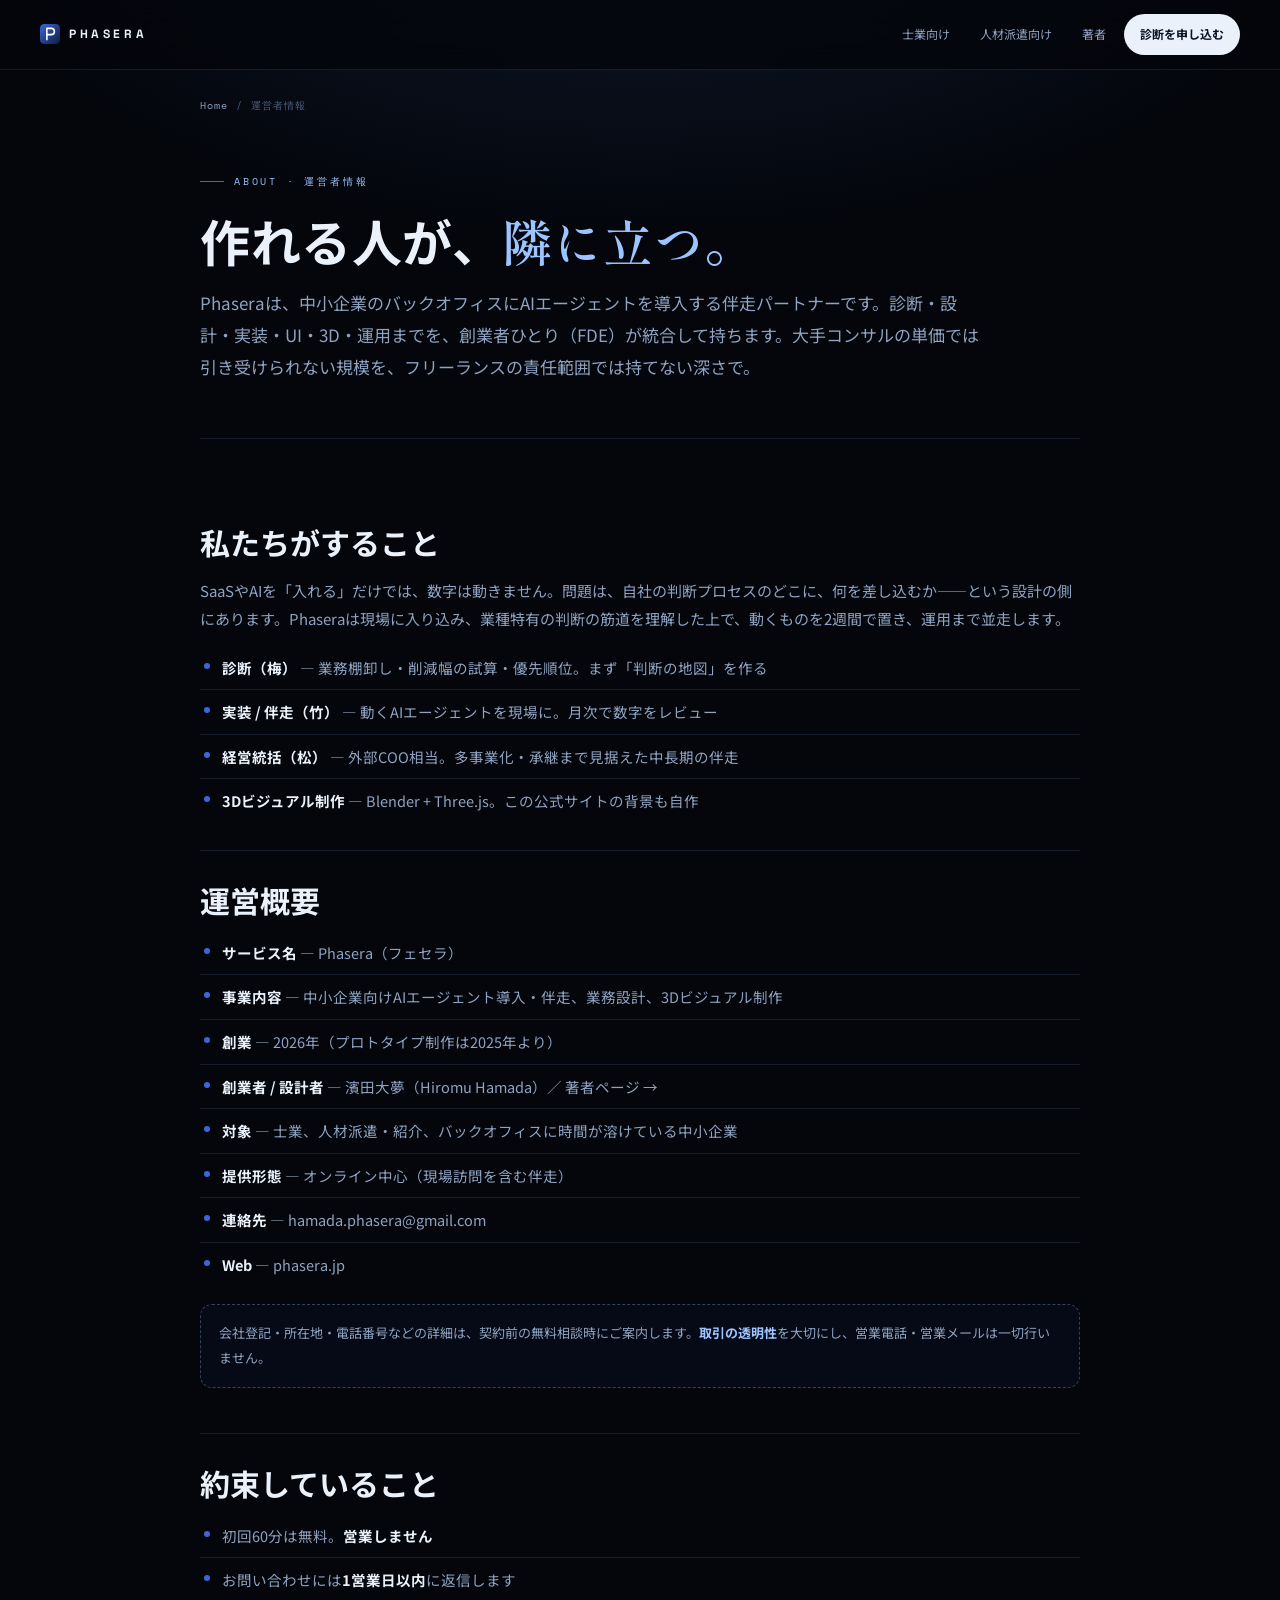
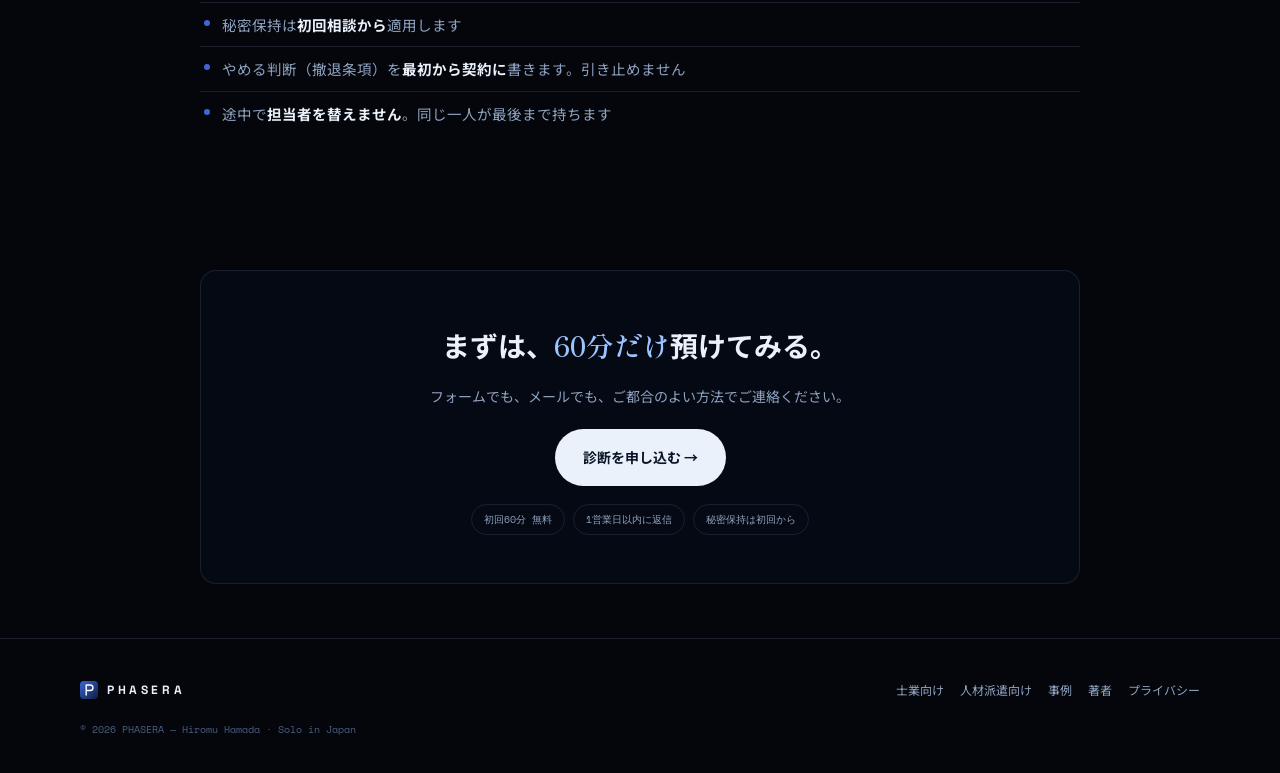
==== about/index.html @ c744104b "Content & SEO: FDE posture, 松竹梅 ladder, real pages, structured data LP (index.html): - Hero hook「作業で" ====
<!DOCTYPE html>
<html lang="ja">
<head>
<meta charset="UTF-8">
<meta name="viewport" content="width=device-width, initial-scale=1.0">
<title>運営者情報 — Phasera（中小企業のAIエージェント導入）</title>
<meta name="description" content="Phaseraの運営者情報。中小企業のバックオフィスにAIエージェントを導入する伴走パートナー。設計・実装・UI・3D・運用までを、創業者・濱田大夢がソロで一気通貫します。">
<meta name="author" content="Hiromu Hamada">
<meta name="theme-color" content="#04060c">
<link rel="canonical" href="https://phasera.jp/about/">
<link rel="icon" type="image/svg+xml" href="/assets/favicon.svg">
<meta property="og:type" content="website">
<meta property="og:site_name" content="Phasera">
<meta property="og:title" content="運営者情報 — Phasera">
<meta property="og:description" content="中小企業のバックオフィスにAIエージェントを導入する伴走パートナー。設計から運用までソロで一気通貫。">
<meta property="og:url" content="https://phasera.jp/about/">
<meta property="og:image" content="https://phasera.jp/assets/og-cover.png">
<meta property="og:locale" content="ja_JP">
<link rel="preconnect" href="https://fonts.googleapis.com">
<link rel="preconnect" href="https://fonts.gstatic.com" crossorigin>
<link rel="stylesheet" href="https://fonts.googleapis.com/css2?family=Space+Grotesk:wght@500;700&family=Space+Mono&family=Noto+Sans+JP:wght@400;500;700&family=Shippori+Mincho:wght@600&display=swap">
<link rel="stylesheet" href="/at/page.css">
<script type="application/ld+json">
{
  "@context": "https://schema.org",
  "@graph": [
    { "@type": "BreadcrumbList", "itemListElement": [
      { "@type": "ListItem", "position": 1, "name": "Phasera", "item": "https://phasera.jp/" },
      { "@type": "ListItem", "position": 2, "name": "運営者情報", "item": "https://phasera.jp/about/" }
    ]},
    { "@type": "AboutPage", "name": "運営者情報 — Phasera", "url": "https://phasera.jp/about/",
      "mainEntity": { "@type": "Organization", "name": "Phasera", "url": "https://phasera.jp/", "logo": "https://phasera.jp/assets/favicon.svg",
        "description": "中小企業のバックオフィスにAIエージェントを導入する伴走パートナー。",
        "founder": { "@type": "Person", "name": "濱田大夢", "alternateName": "Hiromu Hamada" }, "areaServed": "JP",
        "email": "hamada.phasera@gmail.com" } }
  ]
}
</script>
</head>
<body>

<header class="pbar">
  <a class="brand" href="/"><img src="/assets/favicon.svg" alt="Phasera"><b>PHASERA</b></a>
  <nav>
    <a href="/for/shigyo/">士業向け</a>
    <a href="/for/jinzai-haken/">人材派遣向け</a>
    <a href="/author/hamada/">著者</a>
    <a class="cta" href="/#call">診断を申し込む</a>
  </nav>
</header>

<div class="wrap">
  <div class="crumb"><a href="/">Home</a><span>/</span>運営者情報</div>
</div>

<main class="wrap">
  <section class="phero">
    <div class="eyebrow">About · 運営者情報</div>
    <h1>作れる人が、<em>隣に立つ。</em></h1>
    <p class="lede">Phaseraは、中小企業のバックオフィスにAIエージェントを導入する伴走パートナーです。診断・設計・実装・UI・3D・運用までを、創業者ひとり（FDE）が統合して持ちます。大手コンサルの単価では引き受けられない規模を、フリーランスの責任範囲では持てない深さで。</p>
  </section>

  <div class="prose">
    <section>
      <h2>私たちがすること</h2>
      <p>SaaSやAIを「入れる」だけでは、数字は動きません。問題は、自社の判断プロセスのどこに、何を差し込むか——という設計の側にあります。Phaseraは現場に入り込み、業種特有の判断の筋道を理解した上で、動くものを2週間で置き、運用まで並走します。</p>
      <ul class="bullets">
        <li><b>診断（梅）</b> — 業務棚卸し・削減幅の試算・優先順位。まず「判断の地図」を作る</li>
        <li><b>実装 / 伴走（竹）</b> — 動くAIエージェントを現場に。月次で数字をレビュー</li>
        <li><b>経営統括（松）</b> — 外部COO相当。多事業化・承継まで見据えた中長期の伴走</li>
        <li><b>3Dビジュアル制作</b> — Blender + Three.js。この公式サイトの背景も自作</li>
      </ul>
    </section>

    <section>
      <h2>運営概要</h2>
      <ul class="bullets">
        <li><b>サービス名</b> — Phasera（フェセラ）</li>
        <li><b>事業内容</b> — 中小企業向けAIエージェント導入・伴走、業務設計、3Dビジュアル制作</li>
        <li><b>創業</b> — 2026年（プロトタイプ制作は2025年より）</li>
        <li><b>創業者 / 設計者</b> — 濱田大夢（Hiromu Hamada）／ <a href="/author/hamada/">著者ページ →</a></li>
        <li><b>対象</b> — 士業、人材派遣・紹介、バックオフィスに時間が溶けている中小企業</li>
        <li><b>提供形態</b> — オンライン中心（現場訪問を含む伴走）</li>
        <li><b>連絡先</b> — <a href="mailto:hamada.phasera@gmail.com">hamada.phasera@gmail.com</a></li>
        <li><b>Web</b> — <a href="https://phasera.jp">phasera.jp</a></li>
      </ul>
      <div class="callout">会社登記・所在地・電話番号などの詳細は、契約前の無料相談時にご案内します。<b>取引の透明性</b>を大切にし、営業電話・営業メールは一切行いません。</div>
    </section>

    <section>
      <h2>約束していること</h2>
      <ul class="bullets">
        <li>初回60分は無料。<b>営業しません</b></li>
        <li>お問い合わせには<b>1営業日以内</b>に返信します</li>
        <li>秘密保持は<b>初回相談から</b>適用します</li>
        <li>やめる判断（撤退条項）を<b>最初から契約に</b>書きます。引き止めません</li>
        <li>途中で<b>担当者を替えません</b>。同じ一人が最後まで持ちます</li>
      </ul>
    </section>
  </div>

  <div class="cta-band">
    <h2>まずは、<em>60分だけ</em>預けてみる。</h2>
    <p>フォームでも、メールでも、ご都合のよい方法でご連絡ください。</p>
    <a class="btn" href="/#call">診断を申し込む →</a>
    <div class="re"><span>初回60分 無料</span><span>1営業日以内に返信</span><span>秘密保持は初回から</span></div>
  </div>
</main>

<footer class="pfoot">
  <div class="wrap-wide">
    <div class="row">
      <a class="fb" href="/"><img src="/assets/favicon.svg" alt=""><b>PHASERA</b></a>
      <div class="links">
        <a href="/for/shigyo/">士業向け</a>
        <a href="/for/jinzai-haken/">人材派遣向け</a>
        <a href="/cases/">事例</a>
        <a href="/author/hamada/">著者</a>
        <a href="/privacy/">プライバシー</a>
      </div>
    </div>
    <div class="cprt">© 2026 PHASERA — Hiromu Hamada · Solo in Japan</div>
  </div>
</footer>

</body>
</html>
---- at/page.css ----
/* ============================================================
   Phasera — content pages (text-first, SEO-oriented, no WebGL)
   shares the dark editorial tokens of at.css
   ============================================================ */
:root {
  --bg: #04060c;
  --bg-2: #0b1e3f;
  --ink: #eaf1fb;
  --dim: #8fa3c0;
  --dim-2: #4c5f80;
  --accent: #6fa8ff;
  --accent-2: #3c66d9;
  --accent-3: #9cc4ff;
  --line: rgba(140, 170, 220, 0.14);
  --pill-bg: rgba(10, 18, 34, 0.66);
  --pill-line: rgba(150, 180, 230, 0.16);
  --font-en: 'Space Grotesk', 'Inter', -apple-system, 'Helvetica Neue', sans-serif;
  --font-jp: 'Noto Sans JP', 'Hiragino Kaku Gothic ProN', 'Yu Gothic', sans-serif;
  --font-mono: 'Space Mono', ui-monospace, 'SF Mono', Menlo, monospace;
  --serif: 'Shippori Mincho', 'Hiragino Mincho ProN', serif;
}
* { margin: 0; padding: 0; box-sizing: border-box; }
html { scroll-behavior: smooth; }
body {
  background: var(--bg); color: var(--ink);
  font-family: var(--font-jp); line-height: 1.9;
  -webkit-font-smoothing: antialiased;
  background-image: radial-gradient(ellipse 90% 60% at 50% -10%, rgba(30, 51, 88, 0.4), transparent 60%);
  background-attachment: fixed;
}
a { color: inherit; text-decoration: none; }
ul, ol { list-style: none; }
img { max-width: 100%; display: block; }
::selection { background: rgba(111, 168, 255, 0.35); color: #fff; }
.wrap { width: min(880px, 90vw); margin: 0 auto; }
.wrap-wide { width: min(1120px, 92vw); margin: 0 auto; }
em { font-style: normal; color: var(--accent-3); }
strong { color: var(--ink); }

/* ---- top bar ---- */
.pbar {
  position: sticky; top: 0; z-index: 50;
  display: flex; align-items: center; justify-content: space-between;
  padding: 14px clamp(16px, 4vw, 40px);
  background: rgba(4, 6, 12, 0.8); backdrop-filter: blur(14px);
  border-bottom: 1px solid var(--line);
}
.pbar .brand { display: flex; align-items: center; gap: 9px; }
.pbar .brand img { width: 20px; height: 20px; }
.pbar .brand b { font-family: var(--font-en); font-weight: 700; font-size: 12px; letter-spacing: 0.3em; }
.pbar nav { display: flex; align-items: center; gap: 6px; }
.pbar nav a { font-size: 12px; color: var(--dim); padding: 8px 12px; border-radius: 999px; transition: color .2s, background .2s; }
.pbar nav a:hover { color: var(--ink); background: rgba(140, 175, 235, 0.09); }
.pbar .cta { background: var(--ink); color: #0a1526; font-weight: 700; font-size: 12px; padding: 9px 16px; border-radius: 999px; }
.pbar .cta:hover { background: var(--accent-3); }
@media (max-width: 640px) { .pbar nav a:not(.cta) { display: none; } }

/* ---- breadcrumb ---- */
.crumb { font-family: var(--font-mono); font-size: 10px; letter-spacing: 0.1em; color: var(--dim-2); padding: 26px 0 0; }
.crumb a { color: var(--dim); }
.crumb a:hover { color: var(--accent-3); }
.crumb span { margin: 0 8px; }

/* ---- page hero ---- */
.phero { padding: 5vh 0 6vh; border-bottom: 1px solid var(--line); }
.eyebrow { display: inline-flex; align-items: center; gap: 10px; font-family: var(--font-mono);
  font-size: 10px; letter-spacing: 0.28em; text-transform: uppercase; color: var(--accent-3); }
.eyebrow::before { content: ''; width: 24px; height: 1px; background: var(--accent-2); }
.phero h1 { font-size: clamp(28px, 5vw, 50px); font-weight: 700; line-height: 1.32; letter-spacing: 0.01em; margin: 16px 0 14px; }
.phero h1 em { font-family: var(--serif); font-weight: 600; }
.phero .lede { color: var(--dim); font-size: clamp(15px, 1.8vw, 17px); max-width: 46em; }
.phero .meta { display: flex; flex-wrap: wrap; gap: 8px; margin-top: 22px; }
.phero .meta span { font-family: var(--font-mono); font-size: 10px; letter-spacing: 0.08em; color: var(--dim);
  border: 1px solid var(--line); border-radius: 999px; padding: 6px 13px; }
.phero .meta .accent { color: var(--accent-3); border-color: rgba(156, 196, 255, 0.35); }

/* ---- prose ---- */
.prose { padding: 6vh 0; }
.prose section { padding: 3vh 0; border-top: 1px solid var(--line); }
.prose section:first-child { border-top: none; }
.prose h2 { font-size: clamp(21px, 2.6vw, 30px); font-weight: 700; line-height: 1.5; margin-bottom: 8px; }
.prose h2 em { font-family: var(--serif); font-weight: 600; }
.prose h3 { font-size: 17px; font-weight: 700; margin: 22px 0 8px; }
.prose p { color: var(--dim); font-size: 15px; margin: 12px 0; }
.prose p strong { color: var(--ink); }
.prose .lead { font-size: 16px; color: var(--ink); }
.prose ul.bullets li { position: relative; padding: 8px 0 8px 22px; color: var(--dim); font-size: 14.5px; border-top: 1px solid var(--line); }
.prose ul.bullets li:first-child { border-top: none; }
.prose ul.bullets li::before { content: ''; position: absolute; left: 4px; top: 17px; width: 6px; height: 6px; border-radius: 50%; background: var(--accent-2); }
.prose ul.bullets li b { color: var(--ink); }

/* usecase cards */
.uc-grid { display: grid; grid-template-columns: 1fr 1fr; gap: 16px; margin: 22px 0; }
.uc { border: 1px solid var(--line); border-radius: 12px; padding: 22px; background: rgba(7, 12, 24, 0.6); }
.uc h4 { font-size: 15px; font-weight: 700; margin-bottom: 6px; }
.uc p { font-size: 13px; color: var(--dim); margin: 6px 0 10px; }
.uc .tools { display: flex; flex-wrap: wrap; gap: 6px; }
.uc .tools span { font-family: var(--font-mono); font-size: 9px; letter-spacing: 0.06em; color: var(--accent-3);
  border: 1px solid rgba(156, 196, 255, 0.25); border-radius: 999px; padding: 3px 9px; }
.uc .out { font-family: var(--font-mono); font-size: 10px; color: var(--dim-2); margin-top: 8px; }
@media (max-width: 700px) { .uc-grid { grid-template-columns: 1fr; } }

/* price ladder mini */
.ladder { display: grid; grid-template-columns: repeat(3, 1fr); gap: 14px; margin: 20px 0; }
.ladder .tier { border: 1px solid var(--line); border-radius: 12px; padding: 20px; background: rgba(7, 12, 24, 0.6); }
.ladder .tier .t { font-family: var(--font-mono); font-size: 10px; letter-spacing: 0.14em; color: var(--accent-2); }
.ladder .tier h4 { font-size: 15px; margin: 6px 0; }
.ladder .tier .price { font-family: var(--font-en); font-weight: 700; font-size: 18px; color: var(--accent-3); }
.ladder .tier p { font-size: 12px; color: var(--dim); margin-top: 6px; }
@media (max-width: 700px) { .ladder { grid-template-columns: 1fr; } }

/* case list */
.case-list { display: grid; gap: 1px; background: var(--line); border: 1px solid var(--line); border-radius: 12px; overflow: hidden; margin: 24px 0; }
.case-list a, .case-list .ph { display: grid; grid-template-columns: 120px 1fr auto; gap: 18px; align-items: baseline;
  padding: 20px 22px; background: rgba(7, 12, 24, 0.66); transition: background .2s; }
.case-list a:hover { background: rgba(12, 22, 44, 0.8); }
.case-list .c-tag { font-family: var(--font-mono); font-size: 10px; letter-spacing: 0.1em; color: var(--accent-2); }
.case-list .c-ttl { font-size: 15px; color: var(--ink); }
.case-list .c-ttl small { display: block; color: var(--dim); font-size: 12px; margin-top: 3px; }
.case-list .arr { color: var(--accent-2); }
.case-list .ph .c-ttl { color: var(--dim); }

/* portrait / profile */
.profile { display: grid; grid-template-columns: 260px 1fr; gap: 34px; align-items: start; margin: 24px 0; }
.profile .photo-ph { aspect-ratio: 4/5; border-radius: 14px; border: 1px solid var(--line);
  display: grid; place-items: center; text-align: center; padding: 16px;
  background: linear-gradient(160deg, #0a1730, #060c1a); color: var(--dim-2);
  font-family: var(--font-mono); font-size: 10px; letter-spacing: 0.2em; }
@media (max-width: 680px) { .profile { grid-template-columns: 1fr; } .profile .photo-ph { max-width: 220px; } }

/* callout / todo */
.callout { border: 1px dashed rgba(156, 196, 255, 0.3); border-radius: 12px; padding: 16px 18px; margin: 18px 0;
  font-size: 13px; color: var(--dim); background: rgba(60, 102, 217, 0.05); }
.callout b { color: var(--accent-3); }

/* CTA band */
.cta-band { margin: 6vh 0; padding: clamp(28px, 4vw, 48px); border: 1px solid var(--line); border-radius: 16px;
  background: rgba(7, 12, 24, 0.7); text-align: center; }
.cta-band h2 { font-size: clamp(20px, 3vw, 28px); font-weight: 700; }
.cta-band h2 em { font-family: var(--serif); font-weight: 600; }
.cta-band p { color: var(--dim); font-size: 14px; margin: 10px 0 20px; }
.cta-band .btn { display: inline-flex; align-items: center; gap: 10px; background: var(--ink); color: #0a1526;
  font-weight: 700; font-size: 14px; padding: 15px 28px; border-radius: 999px; transition: background .2s, transform .2s; }
.cta-band .btn:hover { background: var(--accent-3); transform: scale(1.02); }
.cta-band .re { display: flex; flex-wrap: wrap; justify-content: center; gap: 8px; margin-top: 18px; }
.cta-band .re span { font-family: var(--font-mono); font-size: 10px; color: var(--dim); border: 1px solid var(--line); border-radius: 999px; padding: 5px 12px; }

/* footer */
.pfoot { border-top: 1px solid var(--line); padding: 40px 0 34px; margin-top: 4vh; }
.pfoot .row { display: flex; flex-wrap: wrap; justify-content: space-between; gap: 16px; align-items: center; }
.pfoot .fb { display: flex; align-items: center; gap: 9px; }
.pfoot .fb img { width: 18px; }
.pfoot .fb b { font-family: var(--font-en); letter-spacing: 0.3em; font-size: 12px; }
.pfoot .links { display: flex; flex-wrap: wrap; gap: 16px; font-size: 12px; color: var(--dim); }
.pfoot .links a:hover { color: var(--accent-3); }
.pfoot .cprt { font-family: var(--font-mono); font-size: 10px; color: var(--dim-2); margin-top: 18px; }

@media (prefers-reduced-motion: reduce) { html { scroll-behavior: auto; } }
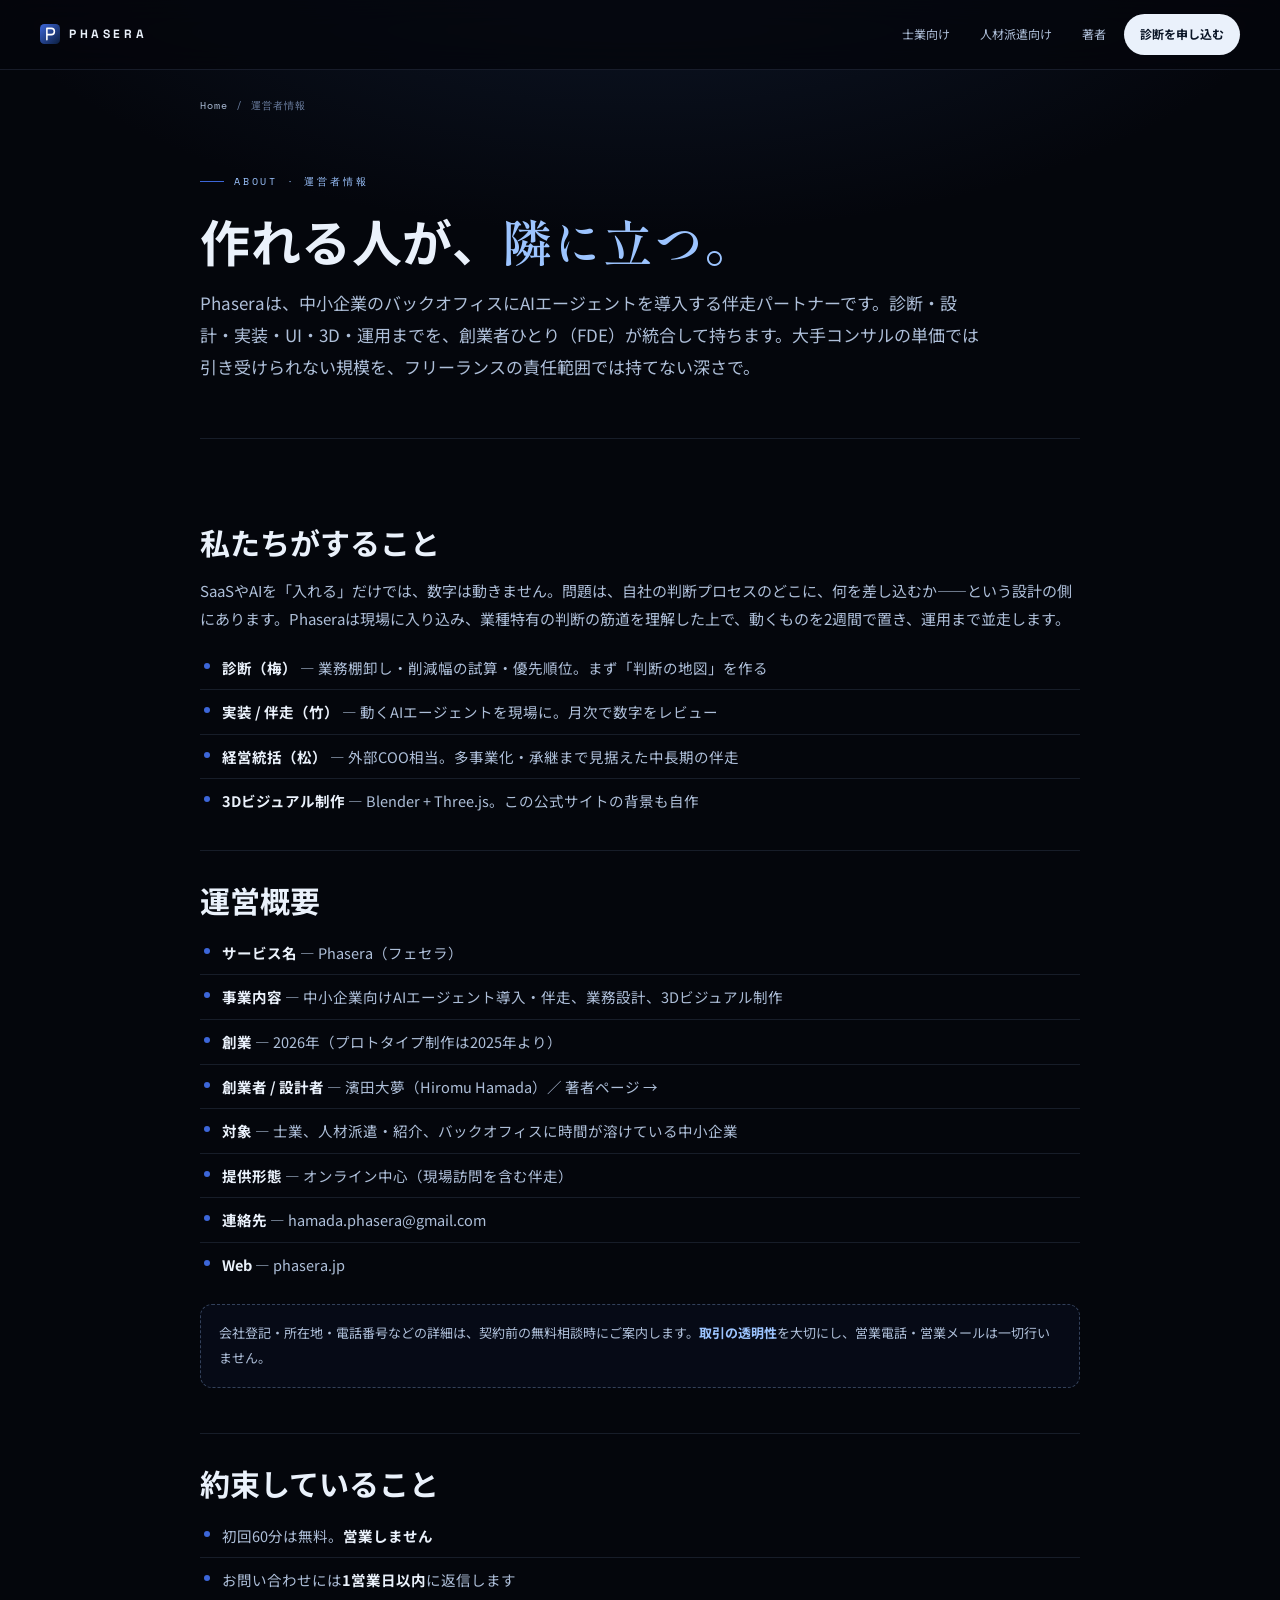
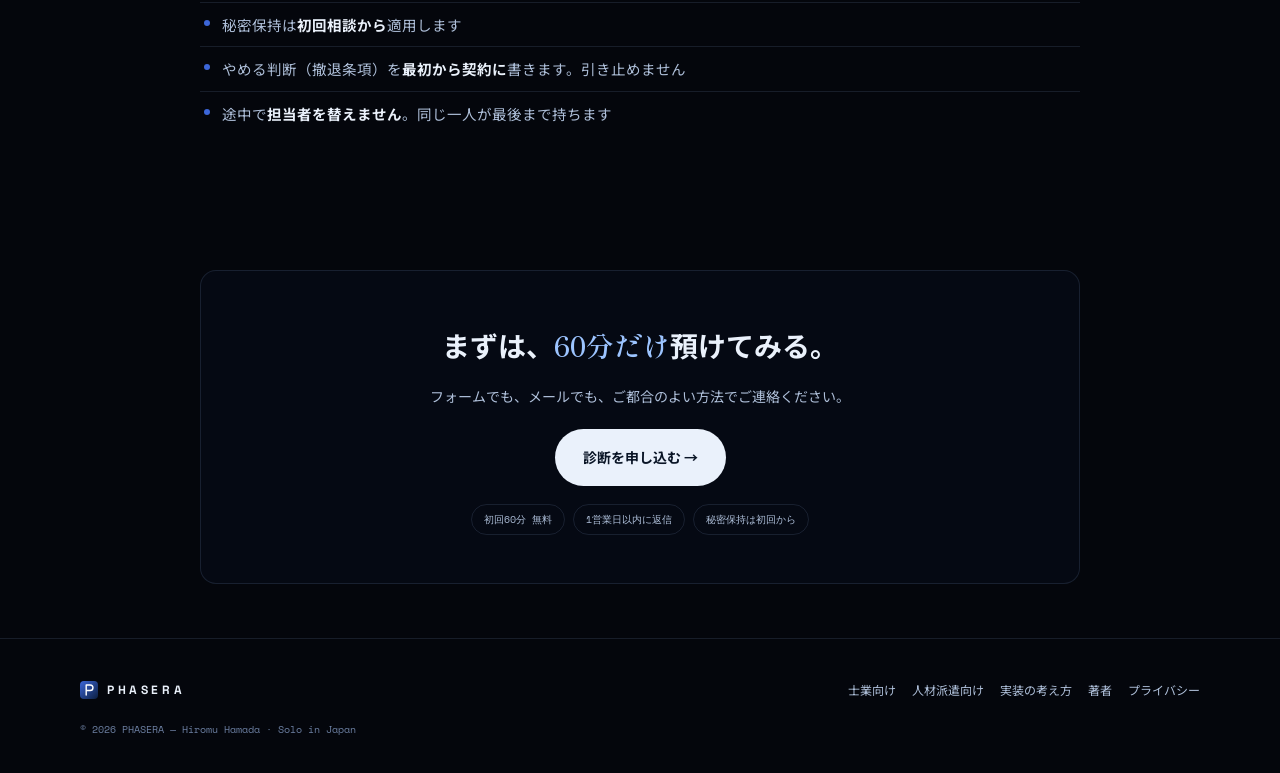
==== commit 6aa16ff8: "Remove customer voices/case-study publishing across the site Client information will not be publishe" ====
--- a/about/index.html
+++ b/about/index.html
@@ -114,7 +114,7 @@
       <div class="links">
         <a href="/for/shigyo/">士業向け</a>
         <a href="/for/jinzai-haken/">人材派遣向け</a>
-        <a href="/cases/">事例</a>
+        <a href="/cases/">実装の考え方</a>
         <a href="/author/hamada/">著者</a>
         <a href="/privacy/">プライバシー</a>
       </div>
--- a/at/page.css
+++ b/at/page.css
@@ -6,8 +6,8 @@
   --bg: #04060c;
   --bg-2: #0b1e3f;
   --ink: #eaf1fb;
-  --dim: #8fa3c0;
-  --dim-2: #4c5f80;
+  --dim: #aebfd9; /* body copy — lifted for readability on the dark field */
+  --dim-2: #6d80a3;
   --accent: #6fa8ff;
   --accent-2: #3c66d9;
   --accent-3: #9cc4ff;
@@ -36,6 +36,8 @@
 .wrap-wide { width: min(1120px, 92vw); margin: 0 auto; }
 em { font-style: normal; color: var(--accent-3); }
 strong { color: var(--ink); }
+h1, h2, h3 { word-break: auto-phrase; }
+.nb { display: inline-block; }
 
 /* ---- top bar ---- */
 .pbar {
@@ -122,11 +124,12 @@
 
 /* portrait / profile */
 .profile { display: grid; grid-template-columns: 260px 1fr; gap: 34px; align-items: start; margin: 24px 0; }
+.profile .pf-photo { width: 100%; height: auto; border-radius: 14px; border: 1px solid var(--line); }
 .profile .photo-ph { aspect-ratio: 4/5; border-radius: 14px; border: 1px solid var(--line);
   display: grid; place-items: center; text-align: center; padding: 16px;
   background: linear-gradient(160deg, #0a1730, #060c1a); color: var(--dim-2);
   font-family: var(--font-mono); font-size: 10px; letter-spacing: 0.2em; }
-@media (max-width: 680px) { .profile { grid-template-columns: 1fr; } .profile .photo-ph { max-width: 220px; } }
+@media (max-width: 680px) { .profile { grid-template-columns: 1fr; } .profile .photo-ph, .profile .pf-photo { max-width: 240px; } }
 
 /* callout / todo */
 .callout { border: 1px dashed rgba(156, 196, 255, 0.3); border-radius: 12px; padding: 16px 18px; margin: 18px 0;
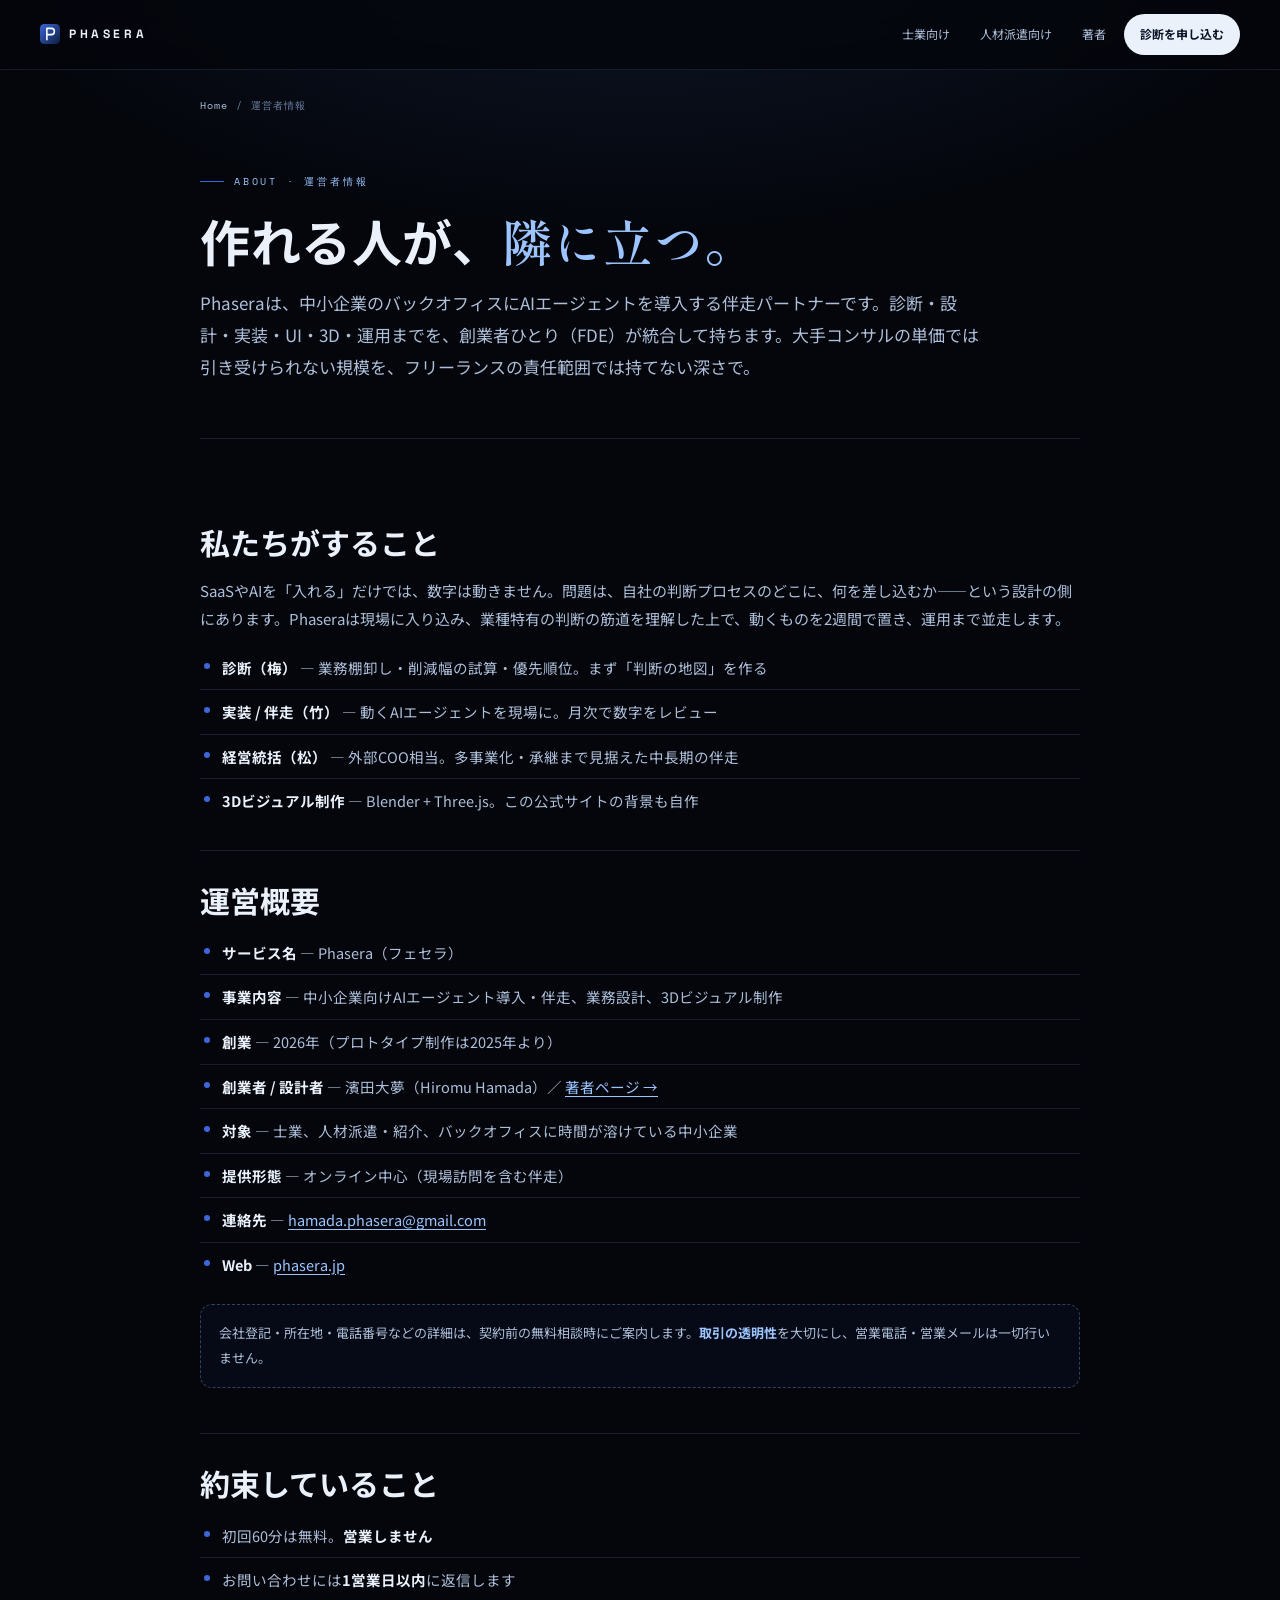
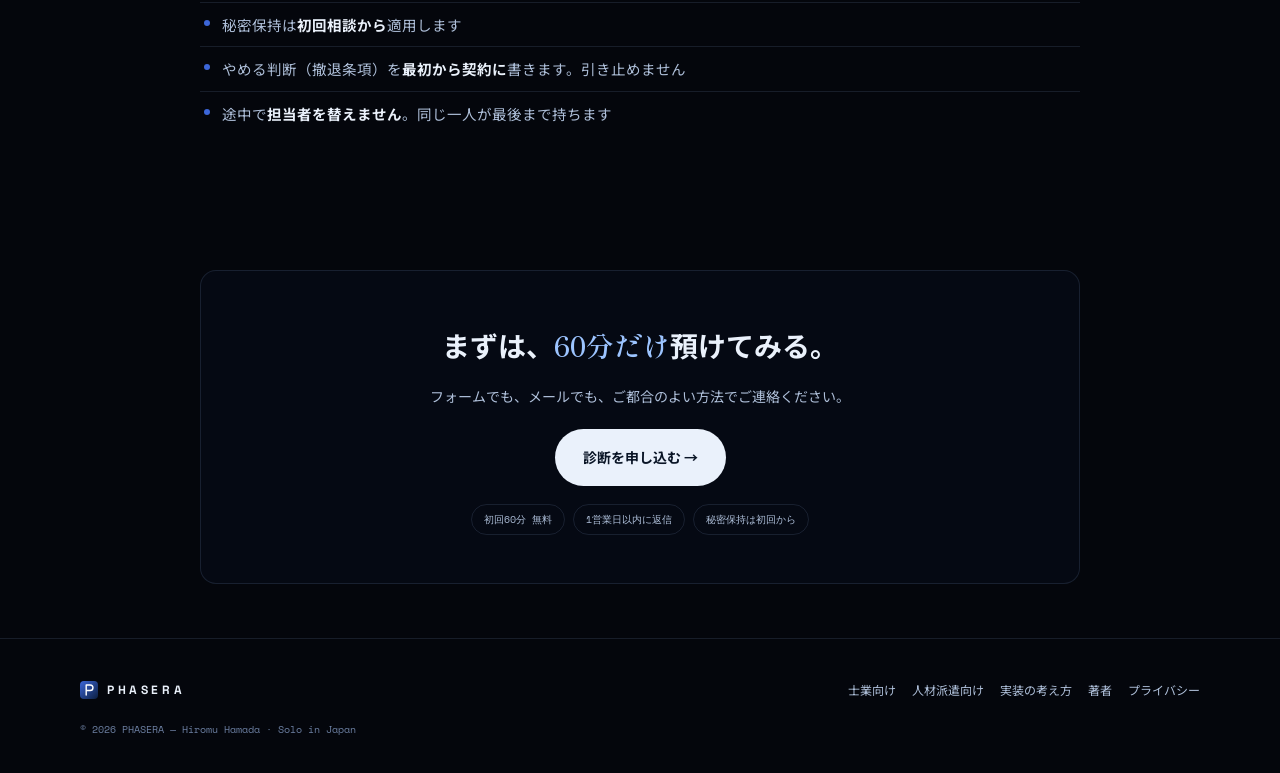
==== commit e6842a44: "fix(cache): JS/CSS が1年 immutable キャッシュで更新が届かない問題を解消 - 全 HTML の at/*.css・at/*.js 参照に ?v= を付与（既存訪問者のキャ" ====
--- a/about/index.html
+++ b/about/index.html
@@ -19,7 +19,7 @@
 <link rel="preconnect" href="https://fonts.googleapis.com">
 <link rel="preconnect" href="https://fonts.gstatic.com" crossorigin>
 <link rel="stylesheet" href="https://fonts.googleapis.com/css2?family=Space+Grotesk:wght@500;700&family=Space+Mono&family=Noto+Sans+JP:wght@400;500;700&family=Shippori+Mincho:wght@600&display=swap">
-<link rel="stylesheet" href="/at/page.css">
+<link rel="stylesheet" href="/at/page.css?v=20260716a">
 <script type="application/ld+json">
 {
   "@context": "https://schema.org",
--- a/at/page.css
+++ b/at/page.css
@@ -124,7 +124,7 @@
 
 /* portrait / profile */
 .profile { display: grid; grid-template-columns: 260px 1fr; gap: 34px; align-items: start; margin: 24px 0; }
-.profile .pf-photo { width: 100%; height: auto; border-radius: 14px; border: 1px solid var(--line); }
+.profile .pf-photo { width: 100%; height: auto; aspect-ratio: 1 / 1.06; object-fit: cover; object-position: 50% 28%; border-radius: 14px; border: 1px solid var(--line); opacity: 0.86; filter: saturate(0.55) contrast(1.06) brightness(0.92); }
 .profile .photo-ph { aspect-ratio: 4/5; border-radius: 14px; border: 1px solid var(--line);
   display: grid; place-items: center; text-align: center; padding: 16px;
   background: linear-gradient(160deg, #0a1730, #060c1a); color: var(--dim-2);
@@ -158,4 +158,23 @@
 .pfoot .links a:hover { color: var(--accent-3); }
 .pfoot .cprt { font-family: var(--font-mono); font-size: 10px; color: var(--dim-2); margin-top: 18px; }
 
+/* ---------- article prose extras (build-articles.mjs の markdown 出力用) ---------- */
+.prose ol { counter-reset: li; margin: 12px 0; }
+.prose ol li { position: relative; padding: 8px 0 8px 30px; color: var(--dim); font-size: 14.5px; border-top: 1px solid var(--line); counter-increment: li; }
+.prose ol li:first-child { border-top: none; }
+.prose ol li::before { content: counter(li, decimal-leading-zero); position: absolute; left: 0; top: 9px; font-family: var(--font-mono); font-size: 10px; color: var(--accent-2); }
+.prose blockquote { border-left: 2px solid var(--accent-2); padding: 6px 0 6px 20px; margin: 20px 0; }
+.prose blockquote p { color: var(--ink); font-size: 15px; line-height: 2; margin: 0; }
+.prose pre { background: rgba(7, 12, 24, 0.72); border: 1px solid var(--line); border-radius: 10px; padding: 16px 18px; margin: 16px 0; overflow-x: auto; }
+.prose pre code { font-family: var(--font-mono); font-size: 12.5px; color: var(--accent-3); background: none; padding: 0; }
+.prose code { font-family: var(--font-mono); font-size: 0.9em; color: var(--accent-3); background: rgba(108, 156, 255, 0.08); border-radius: 4px; padding: 2px 6px; }
+.prose table { width: 100%; border-collapse: collapse; margin: 16px 0; font-size: 13.5px; }
+.prose th, .prose td { border: 1px solid var(--line); padding: 8px 12px; text-align: left; color: var(--dim); }
+.prose th { color: var(--ink); font-weight: 700; background: rgba(7, 12, 24, 0.5); }
+.prose img { max-width: 100%; border-radius: 10px; border: 1px solid var(--line); margin: 8px 0; }
+.prose a { color: var(--accent-3); text-decoration: underline; text-underline-offset: 3px; }
+.prose hr { border: none; border-top: 1px solid var(--line); margin: 28px 0; }
+.byline { font-family: var(--font-mono); font-size: 11px; color: var(--dim-2); letter-spacing: 0.08em; margin: 10px 0 40px; }
+.byline a { color: var(--accent-3); }
+
 @media (prefers-reduced-motion: reduce) { html { scroll-behavior: auto; } }
